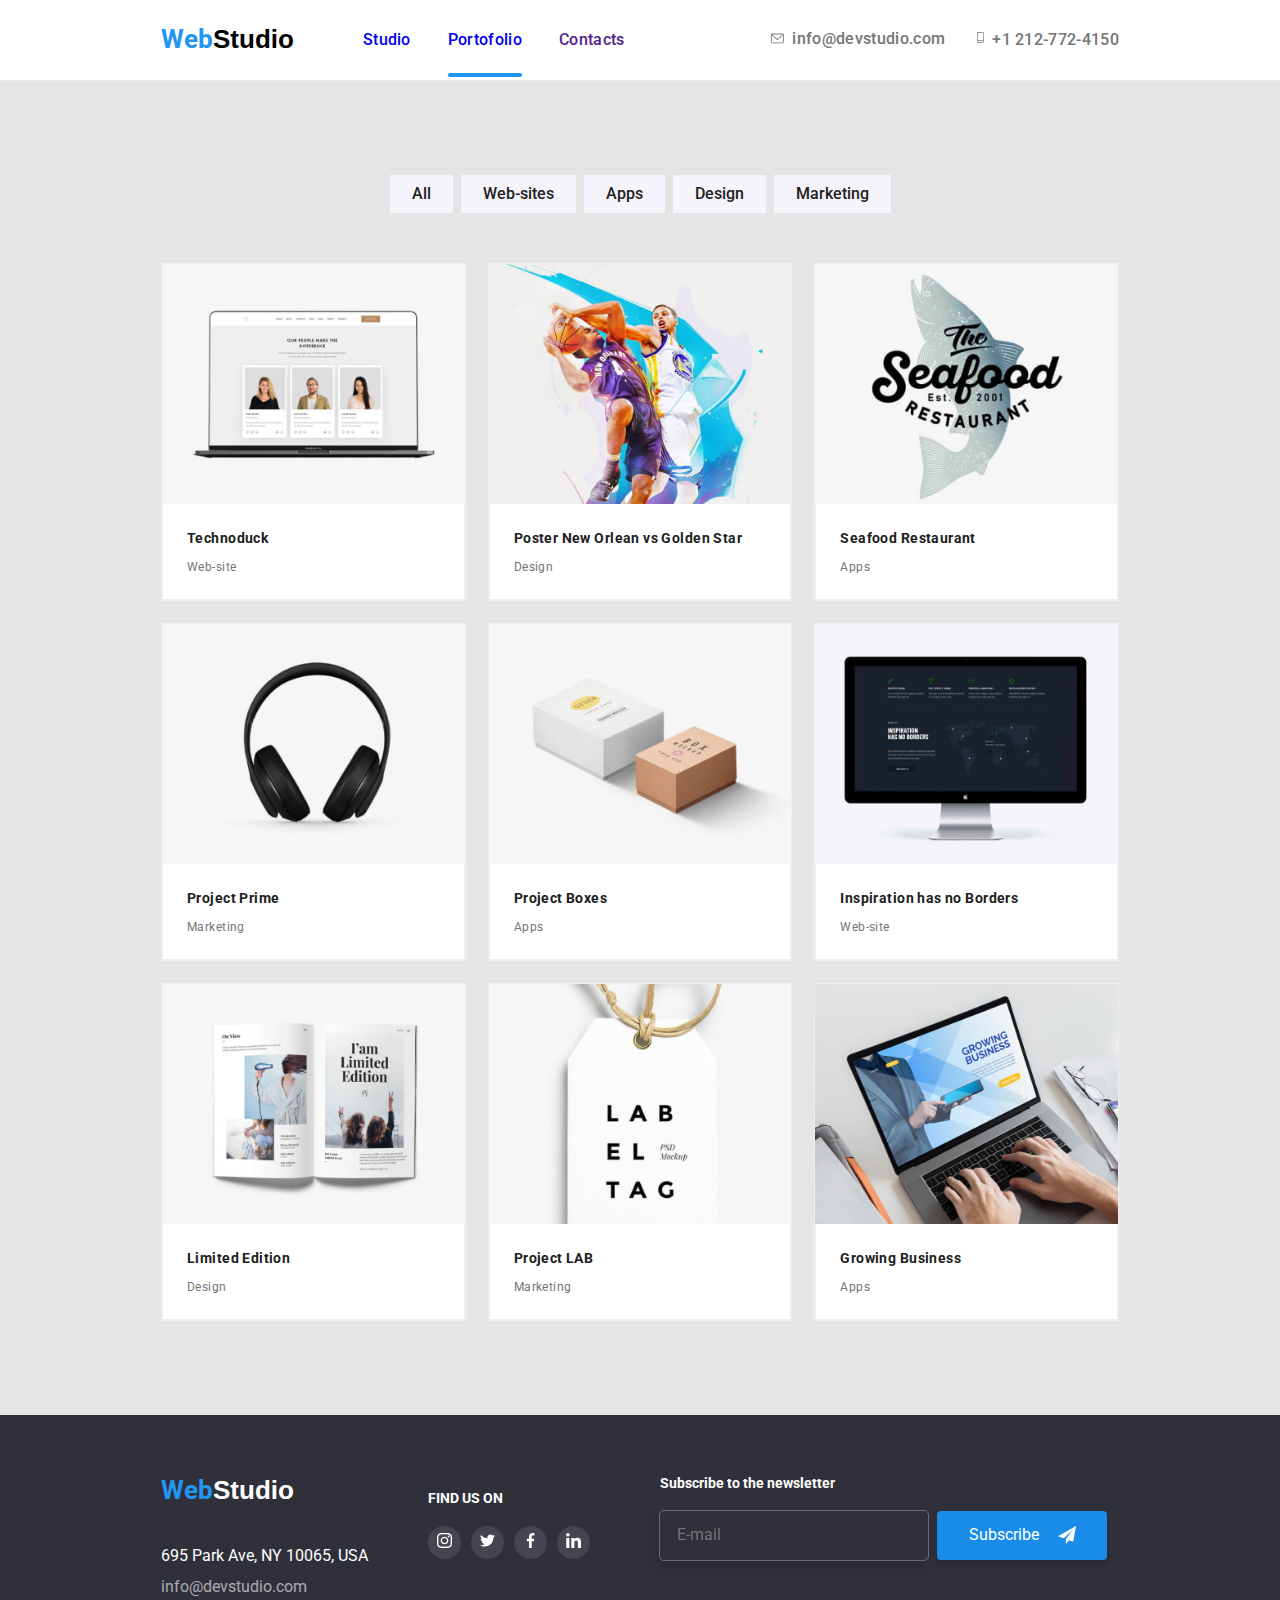
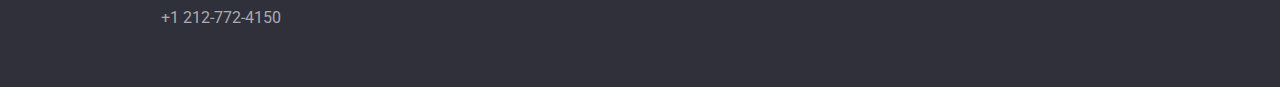
==== portfolio.html @ 1af98caf "initial commit" ====
<!DOCTYPE html>
<html lang="en">

<head>
  <meta charset="UTF-8" />
  <meta http-equiv="X-UA-Compatible" content="IE=edge" />
  <meta name="viewport" content="width=device-width, initial-scale=1.0" />
  <title>Portofolio</title>
  <link rel="stylesheet" href="node_modules/modern-normalize/modern-normalize.css" />
  <link rel="preconnect" href="https://fonts.googleapis.com" />
  <link rel="preconnect" href="https://fonts.gstatic.com" crossorigin />
  <link href="https://fonts.googleapis.com/css2?family=Roboto:wght@400;500;700;900&display=swap" rel="stylesheet" />
  <link rel="stylesheet" href="./css/style.css" />
</head>

<body>
  <header class="page-header">
    <div class="container">
      <a href="./index.html" class="logo-anchor undecorate-text"><span>Web</span>Studio</a>
      <nav>
        <ul class="nav-links unstyle-list">
          <li class="nav-links-item">
            <a href="./index.html" class="undecorate-text">Studio</a>
          </li>
          <li class="nav-links-item">
            <a href="./portfolio.html" class="undecorate-text current-page-indicator">Portofolio</a>
          </li>
          <li class="nav-links-item">
            <a href="" class="undecorate-text">Contacts</a>
          </li>
        </ul>
      </nav>
      <ul class="header-contact unstyle-list">
        <li>
          <a href="mailto:info@devstudio.com" class="mail undecorate-text">
            <svg class="header-icons" width="16px" height="12px">
              <use href="./images/icons.svg#icon-envelope-hover"></use>
            </svg>info@devstudio.com</a>
        </li>
        <li>
          <a href="tel:+12127724150" class="phone undecorate-text">
            <svg class="header-icons" width="10px" height="16px">
              <use href="./images/icons.svg#icon-smartphone"></use>
            </svg>+1 212-772-4150</a>
        </li>
      </ul>
    </div>
  </header>
  <main class="portofolio-page section side-padding">
    <div class="container">
      <!-- create filter section -->
      <ul class="filter unstyle-list">
        <li><button type="button" class="filter-item">All</button></li>
        <li><button type="button" class="filter-item">Web-sites</button></li>
        <li><button type="button" class="filter-item">Apps</button></li>
        <li><button type="button" class="filter-item">Design</button></li>
        <li><button type="button" class="filter-item">Marketing</button></li>
      </ul>
      <!-- create portofolio cards -->
      <ul class="portofolio unstyle-list">
        <li class="portofolio-card">
          <div class="portofolio-card-image">
            <img src="./images/portofoli-page/portofolio-img-1.jpg" width="370" alt="portofolio image" />
            <div class="overlay-container">
              <p>
                Technoduck is a state-of-the-art coronavirus distribution platform.
                Companies use this platform for digital espionage and attacks on competitors' secure servers.
              </p>
            </div>
          </div>
          <div class="card-text">
            <h3 class="portofolio-card-name">Technoduck</h3>
            <p class="portofolio-card-description">Web-site</p>
          </div>
        </li>
        <li class="portofolio-card">
          <div class="portofolio-card-image">
            <img src="./images/portofoli-page/portofolio-img-2.jpg" width="370" alt="portofolio image" />
            <div class="overlay-container">
              <p>
                Have you downloaded the new WagerTalk TV app? If not, what are you waiting for?! Watch all of our
                programming -
                Puck Time, WagerTalk Today, Bet On It and more - on all streaming platforms.
              </p>
            </div>
          </div>
          <div class="card-text">
            <h3 class="portofolio-card-name">
              Poster New Orlean vs Golden Star
            </h3>
            <p class="portofolio-card-description">Design</p>
          </div>
        </li>
        <li class="portofolio-card">
          <div class="portofolio-card-image">
            <img src="./images/portofoli-page/portofolio-img-3.jpg" width="370" alt="portofolio image" />
            <div class="overlay-container">
              <p>
                Experience the freshest seafood at our waterfront restaurant.
                Our menu features a variety of dishes made with sustainably sourced fish and shellfish, caught daily by
                local fishermen.
              </p>
            </div>
          </div>
          <div class="card-text">
            <h3 class="portofolio-card-name">Seafood Restaurant</h3>
            <p class="portofolio-card-description">Apps</p>
          </div>
        </li>
        <li class="portofolio-card">
          <div class="portofolio-card-image">
            <img src="./images/portofoli-page/portofolio-img-4.jpg" width="370" alt="portofolio image" />
            <div class="overlay-container">
              <p>
                Introducing Project Prime, a cutting-edge program designed to bring the latest in
                technology and innovation to businesses of all sizes. From AI and machine learning to 5G networks and
                cloud computing.
              </p>
            </div>
          </div>
          <div class="card-text">
            <h3 class="portofolio-card-name">Project Prime</h3>
            <p class="portofolio-card-description">Marketing</p>
          </div>
        </li>
        <li class="portofolio-card">
          <div class="portofolio-card-image">
            <img src="./images/portofoli-page/portofolio-img-5.jpg" width="370" alt="portofolio image" />
            <div class="overlay-container">
              <p>
                Project Boxes is your one-stop-shop for all your packaging needs. We offer a wide range of
                customizable boxes in different sizes, materials and styles, for all types of products.
              </p>
            </div>
          </div>
          <div class="card-text">
            <h3 class="portofolio-card-name">Project Boxes</h3>
            <p class="portofolio-card-description">Apps</p>
          </div>
        </li>
        <li class="portofolio-card">
          <div class="portofolio-card-image">
            <img src="./images/portofoli-page/portofolio-img-6.jpg" width="370" alt="portofolio image" />
            <div class="overlay-container">
              <p>
                Through workshops, mentorship programs, and cultural exchange, our goal is to foster
                an inclusive and multicultural community that encourages innovation and collaboration.
              </p>
            </div>
          </div>
          <div class="card-text">
            <h3 class="portofolio-card-name">Inspiration has no Borders</h3>
            <p class="portofolio-card-description">Web-site</p>
          </div>
        </li>
        <li class="portofolio-card">
          <div class="portofolio-card-image">
            <img src="./images/portofoli-page/portofolio-img-7.jpg" width="370" alt="portofolio image" />
            <div class="overlay-container">
              <p>
                These items are made in small quantities and will not be restocked once they're sold out.
                Don't miss your chance to own a piece of history and add some unique flair to your collection.
              </p>
            </div>
          </div>
          <div class="card-text">
            <h3 class="portofolio-card-name">Limited Edition</h3>
            <p class="portofolio-card-description">Design</p>
          </div>
        </li>
        <li class="portofolio-card">
          <div class="portofolio-card-image">
            <img src="./images/portofoli-page/portofolio-img-8.jpg" width="370" alt="portofolio image" />
            <div class="overlay-container">
              <p>
                From developing new materials to exploring new frontiers in AI,
                our goal is to create breakthroughs that will change the world.
              </p>
            </div>
          </div>
          <div class="card-text">
            <h3 class="portofolio-card-name">Project LAB</h3>
            <p class="portofolio-card-description">Marketing</p>
          </div>
        </li>
        <li class="portofolio-card">
          <div class="portofolio-card-image">
            <img src="./images/portofoli-page/portofolio-img-9.jpg" width="370" alt="portofolio image" />
            <div class="overlay-container">
              <p>
                We offer a wide range of services including business planning, marketing strategies,
                financial management, and mentorship.
              </p>
            </div>
          </div>
          <div class="card-text">
            <h3 class="portofolio-card-name">Growing Business</h3>
            <p class="portofolio-card-description">Apps</p>
          </div>
        </li>
      </ul>
    </div>
  </main>
  <!-- creating footer -->
  <footer class="page-footer side-padding">
    <div class="container">
      <div class="footer-address">
        <a href="./index.html" class="logo-anchor undecorate-text footer-logo"><span>Web</span>Studio</a>
        <address class="footer-address">
          695 Park Ave, NY 10065, USA <br />
          <a href="mailto:info@devstudio.com" class="footer-mail undecorate-text">info@devstudio.com</a>
          <a href="tel:+12127724150" class="footer-phone undecorate-text">+1 212-772-4150</a>
        </address>
      </div>
      <div class="footer-social-icons">
        <h4>Find us on</h4>
        <ul class="social-media unstyle-list">
          <li class="social-media-item">
            <a href="#" target="_blank">
              <svg class="social-icons" width="15px" height="15px">
                <use href="./images/icons.svg#icon-instagram-2"></use>
              </svg>
            </a>
          </li>
          <li class="social-media-item">
            <a href="#" target="_blank">
              <svg class="social-icons" width="15px" height="15px">
                <use href="./images/icons.svg#icon-twitter-1"></use>
              </svg>
            </a>
          </li>
          <li class="social-media-item">
            <a href="#" target="_blank">
              <svg class="social-icons" width="15px" height="15px">
                <use href="./images/icons.svg#icon-facebook-1"></use>
              </svg>
            </a>
          </li>
          <li class="social-media-item">
            <a href="#" target="_blank">
              <svg class="social-icons" width="15px" height="15px">
                <use href="./images/icons.svg#icon-linkedin-1"></use>
              </svg>
            </a>
          </li>
        </ul>
      </div>
      <div class="footer-form">
        <h4 class="footer-form-title">Subscribe to the newsletter</h4>
        <form action="">
          <label class="email-label">
            <input type="email" name="footer-email" placeholder="E-mail">
            <button type="submit" class="footer-submit-form">Subscribe
              <svg class="footer-send-icon">
                <use href="./images/icons.svg#icon-icon-send"></use>
              </svg>
            </button>
          </label>
        </form>
      </div>
    </div>
  </footer>
</body>

</html>
---- css/style.css ----
:root {
    --logo-and-hover-color: #2196F3;
    --button-color: #188CE8;
    --white-color: #ffffff;
    --links-color: #212121;
    --text-color: #757575;
    --hero-bg: #2F303A;
    --what-we-do-bg: #E5E5E5;
    --our-team-bg: #F5F4FA;
    --social-media-bottons: #AFB1B8;
    /* transitions */
    --transition-timing: cubic-bezier(0.4, 0, 0.2, 1);
    --transition-duration: 250ms;
}

*,
::after,
::before {
    margin: 0;
    padding: 0;
    box-sizing: border-box;
    font-family: 'Roboto', sans-serif;
}

main {
    font-size: 14px;
    color: var(--text-color);
    letter-spacing: 0.03em;
    line-height: 1.14;
}

.container {
    max-width: 1200px;
    margin: 0 auto;
    display: flex;
}

.section {
    padding: 94px 0;
}

a,
button,
input,
svg,
textarea {
    transition-property: color, background-color, border, fill, outline, box-shadow;
    transition-timing-function: var(--transition-timing);
    transition-duration: var(--transition-duration);
}

.side-padding {
    padding-left: 161px;
    padding-right: 161px;
}

/* header style */
.page-header {
    background-color: var(--white-color);
    padding: 24px 161px 25px 161px;
    /* am calculat dimensiunile ca sa corespunda pt width de 1200px 
    in loc de 1600 cat este in figma */
    border-bottom: 1px solid #ECECEC;
}

.page-header .container {
    align-items: center;
}

.logo-anchor {
    font-family: 'Raleway', sans-serif;
    font-size: 26px;
    line-height: 1.19;
    color: #000000;
    font-weight: 700;
    margin-right: 69px;
}

.logo-anchor span {
    color: var(--logo-and-hover-color);
}

.nav-links {
    letter-spacing: 0.02em;
    color: var(--links-color);
    font-weight: 500;
    display: flex;
    gap: 37px;
}

.header-contact {
    margin-left: auto;
    display: flex;
    gap: 30px;
}

.mail,
.phone {
    letter-spacing: 0.02em;
    color: var(--links-color);
    font-weight: 500;
    color: var(--text-color);
}

.header-icons {
    fill: currentColor;
    margin-right: 7px;
}

.logo-anchor:hover,
.logo-anchor:focus {
    color: var(--logo-and-hover-color);
}

.nav-links a:hover,
.nav-links a:focus {
    color: var(--logo-and-hover-color);
}

.mail:hover,
.mail:focus {
    color: var(--logo-and-hover-color);
}

.phone:hover,
.phone:focus {
    color: var(--logo-and-hover-color);
}

.undecorate-text {
    text-decoration: none;
}

.unstyle-list {
    list-style-type: none;
}

.nav-links-item {
    position: relative;
}

.current-page-indicator::after {
    content: "";
    width: 100%;
    height: 4px;
    border-radius: 2px;
    position: absolute;
    left: 0;
    bottom: -28px;
    background-color: var(--logo-and-hover-color);
}

/*  ---- style for modal ---- */

.backdrop {
    position: fixed;
    height: 100vh;
    width: 100vw;
    background: rgba(0, 0, 0, 0.2);
    z-index: 99;
    display: flex;
    align-items: center;
    justify-content: center;
    transition: opacity var(--transition-duration) var(--transition-timing),
        transform 750ms var(--transition-timing);
}

.modal {
    width: 400px;
    height: 450px;
    background-color: var(--white-color);
    position: relative;
    box-shadow: 0px 1px 3px rgba(0, 0, 0, 0.12), 0px 1px 1px rgba(0, 0, 0, 0.14), 0px 2px 1px rgba(0, 0, 0, 0.2);
    border-radius: 4px;
}

.modal p {
    padding: 50px;
}

.is-hidden {
    visibility: hidden;
    opacity: 0;
    pointer-events: none;
    transform: scale(0.1);

}

.close-btn {
    color: #000000;
}

.close-btn-container {
    color: inherit;
    width: 30px;
    height: 30px;
    border: 1px solid rgba(0, 0, 0, 0.1);
    border-radius: 50%;
    padding: 9px;
    display: flex;
    align-items: center;
    justify-content: center;
    position: absolute;
    right: 8px;
    top: 8px;
}

.close-btn-icon {
    fill: currentColor;
}

.close-btn:hover,
.close-btn:focus {
    color: var(--logo-and-hover-color);
}

.modal-form {
    padding: 30px;
    display: flex;
    flex-direction: column;
}

.modal-form h3 {
    text-align: center;
    font-size: 15px;
    line-height: 23px;
    font-weight: 700;
    color: var(--links-color);
}

.modal-form-icon {
    width: 12px;
    height: 12px;
    position: absolute;
    top: 55%;
    left: 10px;
    fill: currentColor;
}

.modal-form-label:hover .modal-form-icon,
.modal-form-label:focus .modal-form-icon {
    fill: var(--logo-and-hover-color);
}

label:focus-within svg {
    fill: var(--logo-and-hover-color);
}

.modal-form-label {
    display: flex;
    flex-direction: column;
    color: var(--text-color);
    gap: 4px;
    position: relative;
    flex-basis: 100%;
    font-size: 10px;
    margin-top: 10px;
}

.modal-form-label input {
    height: 30px;
    border: 1px solid rgba(33, 33, 33, 0.2);
    border-radius: 4px;
    padding-left: 26px;
    box-shadow: 0px 1px 3px rgba(0, 0, 0, 0.12),
        0px 1px 1px rgba(0, 0, 0, 0.14),
        0px 2px 1px rgba(0, 0, 0, 0.2);
}

.modal-form-label input:hover,
.modal-form-label input:focus {
    border: none;
    outline: 1px solid var(--logo-and-hover-color);
}

.modal-form-label textarea:hover,
.modal-form-label textarea:focus {
    outline: 1px solid var(--logo-and-hover-color);
}

.modal-form-label textarea {
    width: 100%;
    height: 90px;
    resize: none;
    border: 1px solid rgba(33, 33, 33, 0.2);
    border-radius: 4px;
    font-size: 11px;
    padding: 9px 10px;
    box-shadow: 0px 1px 3px rgba(0, 0, 0, 0.12),
    0px 1px 1px rgba(0, 0, 0, 0.14),
    0px 2px 1px rgba(0, 0, 0, 0.2);
}

.modal-form-label textarea::placeholder {
    font-size: 11px;
    color: rgba(117, 117, 117, 0.5);
}


.checkbox-label {
    flex-direction: row;
    align-items: center;
    justify-content: center;
}

.terms-span {
    color: var(--logo-and-hover-color);
    text-decoration: underline;
}

.terms-span:hover,
.checkbox-replacer:hover {
    cursor: pointer;
}

.checkbox-replacer {
    width: 16px;
    height: 15px;
    border: 2px solid var(--links-color);
    border-radius: 2px;
    background-color: var(--white-color);
}

input[type="checkbox"] {
    display: none;
}

input[type="checkbox"]:checked+.checkbox-replacer {
    border-color: #2196F3;
    background-color: #2196F3;
}

.checkbox-replacer-icon {
    width: 11px;
    height: 8px;
    opacity: 0;
    transition: opacity var(--transition-duration) var(--transition-timing);
}

input[type="checkbox"]:checked+.checkbox-replacer .checkbox-replacer-icon {
    opacity: 1;
}

.modal-form button {
    background-color: var(--button-color);
    box-shadow: 0px 4px 4px rgba(0, 0, 0, 0.15);
    border-radius: 4px;
    font-size: 12px;
    padding: 8px 50px;
    margin-top: 18px;
    border: 1px solid var(--button-color);
    width: fit-content;
    align-self: center;
    color: var(--white-color);
}

.modal-form button:hover,
.modal-form button:focus {
    cursor: pointer;
    background-color: var(--logo-and-hover-color)
}

/* ---- hero style ----- */

.hero-section {
    background-color: var(--hero-bg);
    padding: 200px 0;
    text-align: center;
    background-image: url("../images/hero-img-bg.jpg");
}

.hero-section .container {
    flex-direction: column;
    align-items: center;
    gap: 30px;
}

.hero-title {
    color: var(--white-color);
    font-size: 44px;
    line-height: 1.36;
    letter-spacing: 0.06em;
    font-weight: 900;
}

.hero-button {
    background-color: var(--button-color);
    color: var(--white-color);
    font-size: 16px;
    line-height: 1.87;
    letter-spacing: 0.06em;
    padding: 10px 20px;
    width: fit-content;
    border: 1px solid var(--button-color);
    border-radius: 4px;
    box-shadow: 0px 4px 4px rgba(0, 0, 0, 0.15);
}

.hero-button:hover,
.hero-button:focus {
    cursor: pointer;
    background-color: var(--logo-and-hover-color);
}

/* ----- our characteristics style ------- */

.characteristics,
.what-we-do {
    background-color: var(--what-we-do-bg);
}

.characteristics ul {
    display: flex;
    justify-content: space-between;
}

.description-card {
    width: 23%;
}

.description-image {
    display: flex;
    height: 120px;
    margin-bottom: 30px;
    background-color: var(--our-team-bg);
    justify-content: center;
    align-items: center;
}

.description-title {
    font-weight: 700;
    color: var(--links-color);
}

.description-text {
    line-height: 1.71;
    margin-top: 10px;
}

/* ----- what we do style ------- */

.section-title {
    font-weight: 700;
    font-size: 36px;
    line-height: 1.16;
    margin: auto;
    color: var(--links-color);
}

.what-we-do .container {
    flex-direction: column;
    align-items: center;
    gap: 50px;
}

.presentation-image {
    display: flex;
    gap: 25px;
}

.what-we-do-image {
    width: 295px;
}

.what-we-do-card {
    position: relative;
}

.what-we-do-text {
    text-transform: uppercase;
    font-weight: 700;
    color: var(--white-color);
    background: rgba(47, 48, 58, 0.8);
    width: 100%;
    height: 55px;
    display: flex;
    align-items: center;
    justify-content: center;
    position: absolute;
    bottom: 2px;
}

/* ------ our team section style ------ */

.team-members {
    background-color: var(--our-team-bg);
}

.team-members .container {
    flex-direction: column;
    gap: 50px;
    align-items: center;
}

.team-card {
    background-color: var(--white-color);
    text-align: center;
    box-shadow: 0px 1px 3px rgba(0, 0, 0, 0.12),
        0px 1px 1px rgba(0, 0, 0, 0.14),
        0px 2px 1px rgba(0, 0, 0, 0.2);
    border-radius: 0px 0px 4px 4px;
}

.our-team {
    display: flex;
    gap: 23px;
}

.team-person-image {
    width: 215px;
    margin-bottom: 30px;
}

.person-name {
    font-weight: 500;
    font-size: 16px;
    line-height: 1.18;
    color: var(--links-color);
    margin-bottom: 10px;
}

.person-job {
    font-size: 16px;
    line-height: 1.18;
    padding-bottom: 16px;
}

.social-media {
    display: flex;
    align-items: center;
    justify-content: space-evenly;
    padding-bottom: 30px;
}

.social-media-item {
    width: 33px;
    height: 33px;
    border-radius: 50%;
    display: flex;
    align-items: center;
    justify-content: center;
    color: var(--social-media-bottons);
}

.social-media-item:hover,
.social-media-item:focus {
    background-color: var(--logo-and-hover-color);
    color: var(--white-color);
}

.social-media-item a {
    color: currentColor;
    padding: 9;
}

.social-icons {
    fill: currentColor;
}

/* --- Regular Customers section --- */

.regular-customers .container {
    display: flex;
    flex-direction: column;
    align-items: center;
}

.regular-customors-icons {
    display: flex;
    width: 100%;
    justify-content: space-between;
    padding-top: 50px;
}

.customor-icon-container {
    border: 1px solid var(--social-media-bottons);
    border-radius: 4px;
    height: 75px;
    width: 15%;
    display: flex;
    align-items: center;
    justify-content: center;
    color: var(--social-media-bottons);
}

.customor-icon-container:hover,
.customor-icon-container:active {
    color: var(--logo-and-hover-color);
    border: 1px solid var(--logo-and-hover-color);
}

.customor-icon-container a {
    color: currentColor;
}

.customor-icon {
    fill: currentColor;
}

/* ----- footer style ------ */

.page-footer {
    background-color: var(--hero-bg);
    padding-top: 60px;
    padding-bottom: 60px;
}

.page-footer .container {
    gap: 60px;
}

.footer-social-icons {
    padding-top: 15px;
}

.footer-social-icons .social-media-item {
    background: rgba(255, 255, 255, 0.1);
    margin-right: 10px;
}

.footer-social-icons .social-media-item:hover,
.footer-social-icons .social-media-item:focus {
    background-color: var(--logo-and-hover-color);
}

.footer-social-icons .social-icons {
    fill: var(--white-color);
}

.footer-social-icons h4 {
    color: var(--white-color);
    font-weight: 700;
    line-height: 16.41px;
    font-size: 14px;
    text-transform: uppercase;
    padding-bottom: 20px;
}

.footer-address {
    color: var(--white-color);
    font-style: normal;
    display: flex;
    flex-direction: column;
    gap: 12px;
}

.footer-mail,
.footer-phone {
    color: rgba(255, 255, 255, 0.6);
}

.footer-logo {
    color: var(--white-color);
    margin-bottom: 28px;
}

.footer-mail:hover,
.footer-mail:focus,
.footer-phone:hover,
.footer-phone:focus {
    color: var(--logo-and-hover-color);
}

.footer-form {
    flex-grow: 1;
}

.footer-form h4 {
    font-size: 14px;
    color: var(--white-color);
}

.footer-submit-form {
    color: var(--white-color);
    font-size: 16px;
    line-height: 1.87;
    background-color: var(--button-color);
    box-shadow: 0px 4px 4px rgba(0, 0, 0, 0.15);
    border: 1px solid transparent;
    border-radius: 4px;
    min-width: 170px;
    min-height: 38px;
    display: flex;
    align-items: center;
    justify-content: center;
}

.email-label {
    display: inline-flex;
    gap: 9px;
    margin-top: 20px;
}

.email-label input {
    min-width: 268px;
    outline: 1px solid rgba(255, 255, 255, 0.3);
    filter: drop-shadow(0px 4px 4px rgba(0, 0, 0, 0.15));
    border-radius: 4px;
    border-color: transparent;
    background-color: var(--hero-bg);
    color: var(--white-color);
    padding: 15px;
}

.email-label input::placeholder {
    font-size: 16px;
}

.email-label input:hover,
.email-label input:focus {
    border-color: var(--button-color);
}

.footer-submit-form:hover,
.footer-submit-form:focus {
    background-color: var(--logo-and-hover-color);
    cursor: pointer;
}

.footer-send-icon {
    height: 18px;
    width: 18px;
    fill: currentColor;
    margin-left: 19px;
}


/*    ------- portofolio style --------- */
/* styling filter buttons */

.portofolio-page {
    background: var(--what-we-do-bg);
}

.portofolio-page .container {
    flex-direction: column;
    gap: 50px;
}

.filter {
    display: flex;
    gap: 8px;
    margin: auto;
}

.filter-item {
    color: var(--links-color);
    font-weight: 500;
    font-size: 16px;
    line-height: 1.62;
    background-color: #F5F4FA;
    border: none;
    padding: 6px 22px;
}

.filter-item:hover,
.filter-item:focus {
    background-color: var(--logo-and-hover-color);
    color: var(--white-color);
    cursor: pointer;
}

/* cards style */

.portofolio {
    display: flex;
    flex-wrap: wrap;
    gap: 22px;
}

.portofolio-card {
    background-color: var(--white-color);
    border: 1px solid #EEEEEE;
    flex: 1 0 280px;
}

.portofolio-card:hover,
.portofolio-card:focus {
    box-shadow: 0px 1px 1px rgba(0, 0, 0, 0.12),
        0px 4px 4px rgba(0, 0, 0, 0.06),
        1px 4px 6px rgba(0, 0, 0, 0.16);
}

.portofolio-card-image {
    width: 100%;
    position: relative;
    overflow: hidden;
}

.portofolio-card-image img {
    width: 100%;
    vertical-align: bottom;
}

.overlay-container {
    width: 100%;
    height: 100%;
    position: absolute;
    bottom: 0;
    background-color: var(--logo-and-hover-color);
    transform: translateY(100%);
    transition: transform var(--transition-duration) var(--transition-timing);
    background: rgba(33, 150, 243, 0.9)
}

.overlay-container p {
    color: var(--white-color);
    padding: 55px 20px;
}

.portofolio-card:hover .overlay-container {
    transform: translateY(0);
}

.card-text {
    border: 1px solid #EEEEEE;
    border-top: none;
    padding: 20px 24px;
}

.portofolio-card-name {
    color: var(--links-color);
    font-weight: 700;
    font-size: 14px;
    line-height: 2;
    margin-bottom: 4px;
}

.portofolio-card-description {
    font-size: 12px;
    line-height: 1.87;
}

@media screen and (max-width: 600px) {
    main {
        font-size: 12px;
        letter-spacing: 0.02em;
        line-height: 1;
    }

    .section {
        padding: 50px 0;
    }


    .side-padding {
        padding-left: 20px;
        padding-right: 20px;
    }

    .page-header {
        padding: 10px 20px 10px 20px;
    }

    .page-header .container {
        flex-direction: column;
        gap: 10px;
    }

    .logo-anchor {
        font-size: 20px;
    }

    .current-page-indicator::after {
        bottom: -5px;
    }

    .header-contact {
        flex-direction: column;
        margin: auto;
        padding: 20px;
        gap: 15px;
    }

    .hero-title {
        font-size: 28px;
        line-height: 1.2;
        letter-spacing: 0.04em;
    }

    .hero-button {
        font-size: 14px;
    }

    .modal {
        width: 80%;
        height: 60%;
    }

    .characteristics ul {
        flex-direction: column;
        gap: 22px;
    }

    .description-card {
        width: 90%;
        margin: auto;
    }

    .presentation-image {
        flex-direction: column;
    }

    .our-team {
        flex-wrap: wrap;
    }

    .team-card {
        margin: auto;
    }

    .regular-customers h2 {
        text-align: center;
    }

    .regular-customors-icons {
        flex-wrap: wrap;
    }

    .customor-icon-container {
        width: 30%;
        margin-bottom: 15px;
    }

    .page-footer .container {
        flex-direction: column;
        gap: 20px;
    }

    /* --- portofolio --- */

    .filter {
        flex-wrap: wrap;
    }
}
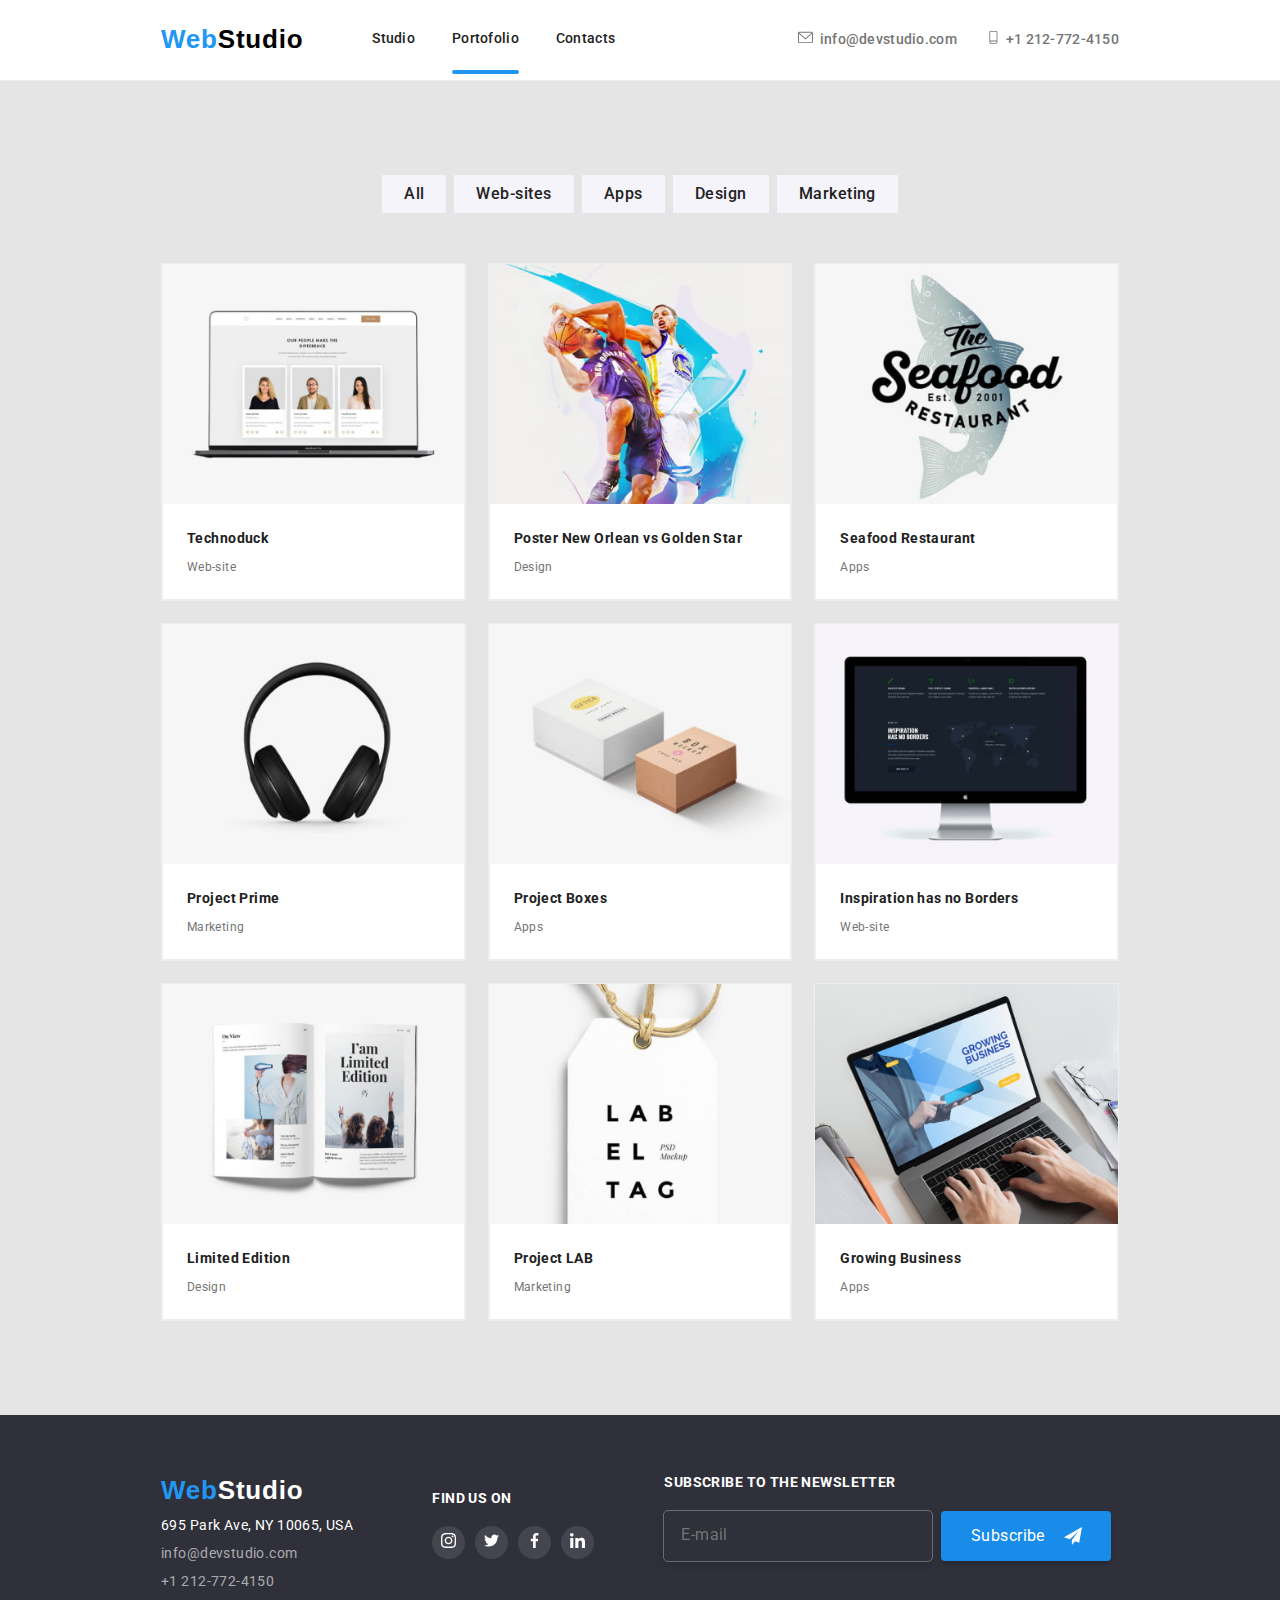
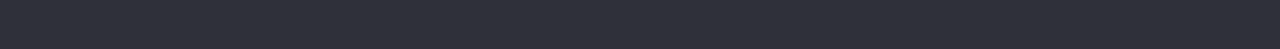
==== commit 70b1f415: "modify portofolio page" ====
--- a/portfolio.html
+++ b/portfolio.html
@@ -10,56 +10,58 @@
   <link rel="preconnect" href="https://fonts.googleapis.com" />
   <link rel="preconnect" href="https://fonts.gstatic.com" crossorigin />
   <link href="https://fonts.googleapis.com/css2?family=Roboto:wght@400;500;700;900&display=swap" rel="stylesheet" />
-  <link rel="stylesheet" href="./css/style.css" />
+  <!-- <link rel="stylesheet" href="./css/style.css" /> -->
+  <link rel="stylesheet" href="./sass/main.css">
 </head>
 
 <body>
   <header class="page-header">
     <div class="container">
-      <a href="./index.html" class="logo-anchor undecorate-text"><span>Web</span>Studio</a>
-      <nav>
-        <ul class="nav-links unstyle-list">
-          <li class="nav-links-item">
-            <a href="./index.html" class="undecorate-text">Studio</a>
-          </li>
-          <li class="nav-links-item">
-            <a href="./portfolio.html" class="undecorate-text current-page-indicator">Portofolio</a>
-          </li>
-          <li class="nav-links-item">
-            <a href="" class="undecorate-text">Contacts</a>
+      <a href="./index.html" class="logo"><span class="logo__decorate-text">Web</span>Studio</a>
+
+      <nav class="header-nav">
+        <ul class="header-nav__links">
+          <li>
+            <a href="./index.html" class="header-nav__links-item">Studio</a>
+          </li>
+          <li>
+            <a href="./portfolio.html" class="header-nav__links-item  current-page-indicator">Portofolio</a>
+          </li>
+          <li>
+            <a href="" class="header-nav__links-item">Contacts</a>
           </li>
         </ul>
       </nav>
-      <ul class="header-contact unstyle-list">
+      <ul class="header-contact">
         <li>
-          <a href="mailto:info@devstudio.com" class="mail undecorate-text">
-            <svg class="header-icons" width="16px" height="12px">
+          <a href="mailto:info@devstudio.com" class="header-contact__mail">
+            <svg class="header-contact__icons" width="16px" height="14px">
               <use href="./images/icons.svg#icon-envelope-hover"></use>
             </svg>info@devstudio.com</a>
         </li>
         <li>
-          <a href="tel:+12127724150" class="phone undecorate-text">
-            <svg class="header-icons" width="10px" height="16px">
+          <a href="tel:+12127724150" class="header-contact__phone">
+            <svg class="header-contact__icons" width="12px" height="14px">
               <use href="./images/icons.svg#icon-smartphone"></use>
             </svg>+1 212-772-4150</a>
         </li>
       </ul>
     </div>
   </header>
-  <main class="portofolio-page section side-padding">
+  <main class="portofolio-page section">
     <div class="container">
       <!-- create filter section -->
-      <ul class="filter unstyle-list">
-        <li><button type="button" class="filter-item">All</button></li>
-        <li><button type="button" class="filter-item">Web-sites</button></li>
-        <li><button type="button" class="filter-item">Apps</button></li>
-        <li><button type="button" class="filter-item">Design</button></li>
-        <li><button type="button" class="filter-item">Marketing</button></li>
+      <ul class="filter">
+        <li><button type="button" class="filter__item">All</button></li>
+        <li><button type="button" class="filter__item">Web-sites</button></li>
+        <li><button type="button" class="filter__item">Apps</button></li>
+        <li><button type="button" class="filter__item">Design</button></li>
+        <li><button type="button" class="filter__item">Marketing</button></li>
       </ul>
       <!-- create portofolio cards -->
-      <ul class="portofolio unstyle-list">
-        <li class="portofolio-card">
-          <div class="portofolio-card-image">
+      <ul class="portofolio grid--col-3">
+        <li class="portofolio__card grid__item">
+          <div class="portofolio__card-image">
             <img src="./images/portofoli-page/portofolio-img-1.jpg" width="370" alt="portofolio image" />
             <div class="overlay-container">
               <p>
@@ -69,12 +71,12 @@
             </div>
           </div>
           <div class="card-text">
-            <h3 class="portofolio-card-name">Technoduck</h3>
-            <p class="portofolio-card-description">Web-site</p>
-          </div>
-        </li>
-        <li class="portofolio-card">
-          <div class="portofolio-card-image">
+            <h3 class="card-text__name">Technoduck</h3>
+            <p class="card-text__description">Web-site</p>
+          </div>
+        </li>
+        <li class="portofolio__card grid__item">
+          <div class="portofolio__card-image">
             <img src="./images/portofoli-page/portofolio-img-2.jpg" width="370" alt="portofolio image" />
             <div class="overlay-container">
               <p>
@@ -85,14 +87,14 @@
             </div>
           </div>
           <div class="card-text">
-            <h3 class="portofolio-card-name">
+            <h3 class="card-text__name">
               Poster New Orlean vs Golden Star
             </h3>
-            <p class="portofolio-card-description">Design</p>
-          </div>
-        </li>
-        <li class="portofolio-card">
-          <div class="portofolio-card-image">
+            <p class="card-text__description">Design</p>
+          </div>
+        </li>
+        <li class="portofolio__card grid__item">
+          <div class="portofolio__card-image">
             <img src="./images/portofoli-page/portofolio-img-3.jpg" width="370" alt="portofolio image" />
             <div class="overlay-container">
               <p>
@@ -103,12 +105,12 @@
             </div>
           </div>
           <div class="card-text">
-            <h3 class="portofolio-card-name">Seafood Restaurant</h3>
-            <p class="portofolio-card-description">Apps</p>
-          </div>
-        </li>
-        <li class="portofolio-card">
-          <div class="portofolio-card-image">
+            <h3 class="card-text__name">Seafood Restaurant</h3>
+            <p class="card-text__description">Apps</p>
+          </div>
+        </li>
+        <li class="portofolio__card grid__item">
+          <div class="portofolio__card-image">
             <img src="./images/portofoli-page/portofolio-img-4.jpg" width="370" alt="portofolio image" />
             <div class="overlay-container">
               <p>
@@ -119,12 +121,12 @@
             </div>
           </div>
           <div class="card-text">
-            <h3 class="portofolio-card-name">Project Prime</h3>
-            <p class="portofolio-card-description">Marketing</p>
-          </div>
-        </li>
-        <li class="portofolio-card">
-          <div class="portofolio-card-image">
+            <h3 class="card-text__name">Project Prime</h3>
+            <p class="card-text__description">Marketing</p>
+          </div>
+        </li>
+        <li class="portofolio__card grid__item">
+          <div class="portofolio__card-image">
             <img src="./images/portofoli-page/portofolio-img-5.jpg" width="370" alt="portofolio image" />
             <div class="overlay-container">
               <p>
@@ -134,12 +136,12 @@
             </div>
           </div>
           <div class="card-text">
-            <h3 class="portofolio-card-name">Project Boxes</h3>
-            <p class="portofolio-card-description">Apps</p>
-          </div>
-        </li>
-        <li class="portofolio-card">
-          <div class="portofolio-card-image">
+            <h3 class="card-text__name">Project Boxes</h3>
+            <p class="card-text__description">Apps</p>
+          </div>
+        </li>
+        <li class="portofolio__card grid__item">
+          <div class="portofolio__card-image">
             <img src="./images/portofoli-page/portofolio-img-6.jpg" width="370" alt="portofolio image" />
             <div class="overlay-container">
               <p>
@@ -149,12 +151,12 @@
             </div>
           </div>
           <div class="card-text">
-            <h3 class="portofolio-card-name">Inspiration has no Borders</h3>
-            <p class="portofolio-card-description">Web-site</p>
-          </div>
-        </li>
-        <li class="portofolio-card">
-          <div class="portofolio-card-image">
+            <h3 class="card-text__name">Inspiration has no Borders</h3>
+            <p class="card-text__description">Web-site</p>
+          </div>
+        </li>
+        <li class="portofolio__card grid__item">
+          <div class="portofolio__card-image">
             <img src="./images/portofoli-page/portofolio-img-7.jpg" width="370" alt="portofolio image" />
             <div class="overlay-container">
               <p>
@@ -164,12 +166,12 @@
             </div>
           </div>
           <div class="card-text">
-            <h3 class="portofolio-card-name">Limited Edition</h3>
-            <p class="portofolio-card-description">Design</p>
-          </div>
-        </li>
-        <li class="portofolio-card">
-          <div class="portofolio-card-image">
+            <h3 class="card-text__name">Limited Edition</h3>
+            <p class="card-text__description">Design</p>
+          </div>
+        </li>
+        <li class="portofolio__card grid__item">
+          <div class="portofolio__card-image">
             <img src="./images/portofoli-page/portofolio-img-8.jpg" width="370" alt="portofolio image" />
             <div class="overlay-container">
               <p>
@@ -179,12 +181,12 @@
             </div>
           </div>
           <div class="card-text">
-            <h3 class="portofolio-card-name">Project LAB</h3>
-            <p class="portofolio-card-description">Marketing</p>
-          </div>
-        </li>
-        <li class="portofolio-card">
-          <div class="portofolio-card-image">
+            <h3 class="card-text__name">Project LAB</h3>
+            <p class="card-text__description">Marketing</p>
+          </div>
+        </li>
+        <li class="portofolio__card grid__item">
+          <div class="portofolio__card-image">
             <img src="./images/portofoli-page/portofolio-img-9.jpg" width="370" alt="portofolio image" />
             <div class="overlay-container">
               <p>
@@ -194,49 +196,49 @@
             </div>
           </div>
           <div class="card-text">
-            <h3 class="portofolio-card-name">Growing Business</h3>
-            <p class="portofolio-card-description">Apps</p>
+            <h3 class="card-text__name">Growing Business</h3>
+            <p class="card-text__description">Apps</p>
           </div>
         </li>
       </ul>
     </div>
   </main>
   <!-- creating footer -->
-  <footer class="page-footer side-padding">
+  <footer class="page-footer footer-padding">
     <div class="container">
-      <div class="footer-address">
-        <a href="./index.html" class="logo-anchor undecorate-text footer-logo"><span>Web</span>Studio</a>
-        <address class="footer-address">
+      <div class="page-footer__address">
+        <a href="./index.html" class="logo footer--logo"><span class="logo__decorate-text">Web</span>Studio</a>
+        <address class="page-footer__address">
           695 Park Ave, NY 10065, USA <br />
-          <a href="mailto:info@devstudio.com" class="footer-mail undecorate-text">info@devstudio.com</a>
-          <a href="tel:+12127724150" class="footer-phone undecorate-text">+1 212-772-4150</a>
+          <a href="mailto:info@devstudio.com" class="footer-address__mail">info@devstudio.com</a>
+          <a href="tel:+12127724150" class="footer-address_phone">+1 212-772-4150</a>
         </address>
       </div>
-      <div class="footer-social-icons">
+      <div class="page-footer__social-icons">
         <h4>Find us on</h4>
-        <ul class="social-media unstyle-list">
-          <li class="social-media-item">
+        <ul class="social-media footer--socia-media">
+          <li class="social-media__item">
             <a href="#" target="_blank">
               <svg class="social-icons" width="15px" height="15px">
                 <use href="./images/icons.svg#icon-instagram-2"></use>
               </svg>
             </a>
           </li>
-          <li class="social-media-item">
+          <li class="social-media__item">
             <a href="#" target="_blank">
               <svg class="social-icons" width="15px" height="15px">
                 <use href="./images/icons.svg#icon-twitter-1"></use>
               </svg>
             </a>
           </li>
-          <li class="social-media-item">
+          <li class="social-media__item">
             <a href="#" target="_blank">
               <svg class="social-icons" width="15px" height="15px">
                 <use href="./images/icons.svg#icon-facebook-1"></use>
               </svg>
             </a>
           </li>
-          <li class="social-media-item">
+          <li class="social-media__item">
             <a href="#" target="_blank">
               <svg class="social-icons" width="15px" height="15px">
                 <use href="./images/icons.svg#icon-linkedin-1"></use>
@@ -245,11 +247,11 @@
           </li>
         </ul>
       </div>
-      <div class="footer-form">
-        <h4 class="footer-form-title">Subscribe to the newsletter</h4>
+      <div class="page-footer__form">
+        <h4 class="page-footer__form-title">Subscribe to the newsletter</h4>
         <form action="">
           <label class="email-label">
-            <input type="email" name="footer-email" placeholder="E-mail">
+            <input type="email" name="footer-email" placeholder="E-mail" class="footer-form__input">
             <button type="submit" class="footer-submit-form">Subscribe
               <svg class="footer-send-icon">
                 <use href="./images/icons.svg#icon-icon-send"></use>
--- a/css/style.css
+++ b/css/style.css
@@ -183,7 +183,6 @@
     opacity: 0;
     pointer-events: none;
     transform: scale(0.1);
-
 }
 
 .close-btn {
--- a/sass/main.css
+++ b/sass/main.css
@@ -0,0 +1,791 @@
+:root {
+  --logo-and-hover-color: #2196F3;
+  --button-color: #188CE8;
+  --white-color: #ffffff;
+  --links-color: #212121;
+  --text-color: #757575;
+  --hero-bg: #2F303A;
+  --what-we-do-bg: #E5E5E5;
+  --our-team-bg: #F5F4FA;
+  --social-media-bottons: #AFB1B8;
+  /* transitions */
+  --transition-timing: cubic-bezier(0.4, 0, 0.2, 1);
+  --transition-duration: 250ms;
+}
+
+.logo, .logo__decorate-text {
+  font-family: "Raleway", sans-serif;
+  font-size: 26px;
+  line-height: 1.19;
+  color: #000000;
+  font-weight: 700;
+  margin-right: 69px;
+}
+.logo:hover, .logo__decorate-text:hover, .logo:focus, .logo__decorate-text:focus {
+  color: var(--logo-and-hover-color);
+}
+
+.logo__decorate-text {
+  color: var(--logo-and-hover-color);
+  margin-right: 0;
+}
+
+*,
+::after,
+::before {
+  margin: 0;
+  padding: 0;
+  box-sizing: border-box;
+  font-family: "Roboto", sans-serif;
+  font-size: 14px;
+  color: var(--text-color);
+  letter-spacing: 0.03em;
+  line-height: 1.14;
+}
+
+.container {
+  max-width: 1200px;
+  margin: 0 auto;
+  display: flex;
+}
+
+.section {
+  padding: 94px 161px;
+}
+
+.footer-padding {
+  padding: 60px 161px;
+}
+
+.footer-address__mail,
+.footer-address_phone, .header-contact__mail,
+.header-contact__phone, .header-nav__links-item, .logo, .logo__decorate-text {
+  text-decoration: none;
+}
+
+.portofolio, .filter, .regular-customers__icons, .social-media__item, .team-members__our-team, .what-we-do__images, .characteristics-list, .header-contact, .header-nav__links {
+  list-style-type: none;
+}
+
+a,
+button,
+input,
+svg,
+textarea {
+  transition-property: color, background-color, border, fill, outline, box-shadow;
+  transition-timing-function: var(--transition-timing);
+  transition-duration: var(--transition-duration);
+}
+
+.grid--col-3 .grid__item {
+  flex-basis: calc((100% - 60px) / 3);
+}
+
+.grid--col-4 .grid__item {
+  flex-basis: calc((100% - 90px) / 4);
+}
+
+.page-header {
+  background-color: var(--white-color);
+  padding: 24px 161px 25px 161px;
+  border-bottom: 1px solid #ececec;
+}
+.page-header .container {
+  align-items: center;
+}
+
+.header-nav__links {
+  display: flex;
+  gap: 37px;
+}
+
+.header-nav__links-item {
+  letter-spacing: 0.02em;
+  color: var(--links-color);
+  font-weight: 500;
+  position: relative;
+}
+.header-nav__links-item:hover, .header-nav__links-item:focus {
+  color: var(--logo-and-hover-color);
+}
+
+.current-page-indicator::after {
+  content: "";
+  width: 100%;
+  height: 4px;
+  border-radius: 2px;
+  position: absolute;
+  left: 0;
+  bottom: -28px;
+  background-color: var(--logo-and-hover-color);
+}
+
+.header-contact {
+  margin-left: auto;
+  display: flex;
+  gap: 30px;
+}
+
+.header-contact__mail,
+.header-contact__phone {
+  letter-spacing: 0.02em;
+  color: var(--links-color);
+  font-weight: 500;
+  color: var(--text-color);
+}
+.header-contact__mail:hover, .header-contact__mail:focus,
+.header-contact__phone:hover,
+.header-contact__phone:focus {
+  color: var(--logo-and-hover-color);
+}
+.header-contact__mail:hover svg, .header-contact__mail:focus svg,
+.header-contact__phone:hover svg,
+.header-contact__phone:focus svg {
+  fill: var(--logo-and-hover-color);
+}
+
+.header-contact__icons {
+  fill: currentColor;
+  margin-right: 7px;
+}
+
+.backdrop {
+  position: fixed;
+  height: 100vh;
+  width: 100vw;
+  background: rgba(0, 0, 0, 0.2);
+  z-index: 99;
+  display: flex;
+  align-items: center;
+  justify-content: center;
+  flex-direction: column;
+  transition: opacity var(--transition-duration) var(--transition-timing), transform 750ms var(--transition-timing);
+}
+
+.modal {
+  width: 400px;
+  height: 450px;
+  background-color: var(--white-color);
+  position: relative;
+  box-shadow: 0px 1px 3px rgba(0, 0, 0, 0.12), 0px 1px 1px rgba(0, 0, 0, 0.14), 0px 2px 1px rgba(0, 0, 0, 0.2);
+  border-radius: 4px;
+}
+
+.is-hidden {
+  visibility: hidden;
+  opacity: 0;
+  pointer-events: none;
+  transform: scale(0.1);
+}
+
+.close-btn-container {
+  color: inherit;
+  width: 30px;
+  height: 30px;
+  border: 1px solid rgba(0, 0, 0, 0.1);
+  border-radius: 50%;
+  padding: 9px;
+  display: flex;
+  align-items: center;
+  justify-content: center;
+  flex-direction: row;
+  position: absolute;
+  right: 8px;
+  top: 8px;
+}
+
+.close-btn {
+  color: #000000;
+}
+.close-btn:hover, .close-btn:focus {
+  color: var(--logo-and-hover-color);
+}
+.close-btn:hover .close-btn-icon, .close-btn:focus .close-btn-icon {
+  fill: var(--logo-and-hover-color);
+}
+
+.modal-form {
+  padding: 30px;
+  display: flex;
+  flex-direction: column;
+}
+.modal-form h3 {
+  text-align: center;
+  font-size: 15px;
+  line-height: 23px;
+  font-weight: 700;
+  color: var(--links-color);
+}
+
+.input-container {
+  height: 30px;
+  width: 100%;
+  border: 1px solid rgba(33, 33, 33, 0.2);
+  border-radius: 4px;
+  box-shadow: 0px 1px 3px rgba(0, 0, 0, 0.12), 0px 1px 1px rgba(0, 0, 0, 0.14), 0px 2px 1px rgba(0, 0, 0, 0.2);
+  display: flex;
+  align-items: center;
+  margin-top: 4px;
+}
+.input-container:hover, .input-container:focus-within {
+  border: 1px solid var(--logo-and-hover-color);
+}
+.input-container:hover .modal-form__icon, .input-container:focus-within .modal-form__icon {
+  fill: var(--logo-and-hover-color);
+}
+
+.modal-form__icon {
+  width: 12px;
+  height: 12px;
+  fill: #000000;
+  margin: 0 10px;
+}
+
+.modal-form__input {
+  border: none;
+  flex-grow: 1;
+  color: #000000;
+  background-color: none;
+}
+.modal-form__input:focus, .modal-form__input:hover {
+  border: none;
+  outline: none;
+}
+
+.modal-form__label {
+  margin-top: 10px;
+  font-size: 10px;
+  color: var(--text-color);
+}
+
+textarea {
+  width: 100%;
+  height: 90px;
+  resize: none;
+  border: 1px solid rgba(33, 33, 33, 0.2);
+  border-radius: 4px;
+  font-size: 11px;
+  padding: 9px 10px;
+  box-shadow: 0px 1px 3px rgba(0, 0, 0, 0.12), 0px 1px 1px rgba(0, 0, 0, 0.14), 0px 2px 1px rgba(0, 0, 0, 0.2);
+  margin-top: 4px;
+}
+textarea::-moz-placeholder {
+  font-size: 11px;
+  color: rgba(117, 117, 117, 0.5);
+}
+textarea:-ms-input-placeholder {
+  font-size: 11px;
+  color: rgba(117, 117, 117, 0.5);
+}
+textarea::placeholder {
+  font-size: 11px;
+  color: rgba(117, 117, 117, 0.5);
+}
+textarea:focus, textarea:hover {
+  outline: 1px solid var(--logo-and-hover-color);
+}
+
+.checkbox--label {
+  display: flex;
+  align-items: center;
+  justify-content: center;
+  flex-direction: row;
+  gap: 4px;
+  text-align: center;
+}
+.checkbox--label .terms-span {
+  font-size: 10px;
+  color: var(--logo-and-hover-color);
+  text-decoration: underline;
+}
+.checkbox--label .terms-span:hover {
+  cursor: pointer;
+}
+
+.checkbox-input {
+  display: none;
+}
+.checkbox-input:checked + .modal-form__checkbox-replacer {
+  border-color: #2196F3;
+  background-color: #2196F3;
+}
+.checkbox-input:checked + .modal-form__checkbox-replacer .checkbox-replacer-icon {
+  opacity: 1;
+}
+
+.modal-form__checkbox-replacer {
+  width: 16px;
+  height: 15px;
+  border: 2px solid var(--links-color);
+  border-radius: 2px;
+  background-color: var(--white-color);
+  display: flex;
+  align-items: center;
+  justify-content: center;
+}
+
+.checkbox-replacer-icon {
+  width: 11px;
+  height: 8px;
+  opacity: 0;
+  transition: opacity var(--transition-duration) var(--transition-timing);
+}
+
+.modal-form__submit-btn {
+  background-color: var(--button-color);
+  box-shadow: 0px 4px 4px rgba(0, 0, 0, 0.15);
+  border-radius: 4px;
+  font-size: 12px;
+  padding: 8px 50px;
+  margin-top: 18px;
+  border: 1px solid var(--button-color);
+  width: -webkit-fit-content;
+  width: -moz-fit-content;
+  width: fit-content;
+  align-self: center;
+  color: var(--white-color);
+}
+.modal-form__submit-btn:hover {
+  cursor: pointer;
+}
+
+.hero-section {
+  background-color: var(--hero-bg);
+  padding: 200px 0;
+  text-align: center;
+  background-image: url("../images/hero-img-bg.jpg");
+}
+.hero-section .container {
+  display: flex;
+  align-items: center;
+  justify-content: center;
+  flex-direction: column;
+  gap: 30px;
+}
+
+.hero-section__title {
+  color: var(--white-color);
+  font-size: 44px;
+  line-height: 1.36;
+  letter-spacing: 0.06em;
+  font-weight: 900;
+}
+
+.hero-section__button {
+  background-color: var(--button-color);
+  color: var(--white-color);
+  font-size: 16px;
+  line-height: 1.87;
+  letter-spacing: 0.06em;
+  padding: 10px 20px;
+  width: -webkit-fit-content;
+  width: -moz-fit-content;
+  width: fit-content;
+  border: 1px solid var(--button-color);
+  border-radius: 4px;
+  box-shadow: 0px 4px 4px rgba(0, 0, 0, 0.15);
+}
+.hero-section__button:hover, .hero-section__button:focus {
+  cursor: pointer;
+  background-color: var(--logo-and-hover-color);
+}
+
+.characteristics {
+  background-color: var(--what-we-do-bg);
+}
+
+.characteristics-list {
+  display: flex;
+  align-items: center;
+  justify-content: center;
+  flex-direction: row;
+  align-items: flex-start;
+  gap: 30px;
+}
+
+.characteristics-list__card-image {
+  display: flex;
+  align-items: center;
+  justify-content: center;
+  flex-direction: row;
+  height: 120px;
+  margin-bottom: 30px;
+  background-color: var(--our-team-bg);
+}
+
+.characteristics__description-title {
+  font-weight: 700;
+  color: var(--links-color);
+}
+
+.characteristics__description-text {
+  line-height: 1.71;
+  margin-top: 10px;
+}
+
+.what-we-do {
+  background-color: var(--what-we-do-bg);
+  padding-top: 0;
+}
+.what-we-do .container {
+  display: flex;
+  align-items: center;
+  justify-content: center;
+  flex-direction: column;
+  gap: 50px;
+}
+
+.what-we-do__title, .regular-customers__title, .team-members__title {
+  font-weight: 700;
+  font-size: 36px;
+  line-height: 1.16;
+  margin: auto;
+  color: var(--links-color);
+}
+
+.what-we-do__images {
+  display: flex;
+  align-items: center;
+  justify-content: center;
+  flex-direction: row;
+  gap: 30px;
+}
+
+.what-we-do-card {
+  position: relative;
+}
+
+.what-we-do__image {
+  width: 295px;
+}
+
+.what-we-do__text {
+  font-weight: 700;
+  background: rgba(47, 48, 58, 0.8);
+  width: 100%;
+  height: 55px;
+  display: flex;
+  align-items: center;
+  justify-content: center;
+  position: absolute;
+  bottom: 2px;
+}
+.what-we-do__text p {
+  text-transform: uppercase;
+  color: var(--white-color);
+}
+
+.team-members {
+  background-color: var(--our-team-bg);
+}
+.team-members .container {
+  display: flex;
+  align-items: center;
+  justify-content: center;
+  flex-direction: column;
+  gap: 50px;
+}
+
+.team-members__our-team {
+  display: flex;
+  gap: 30px;
+}
+
+.team-members__team-card {
+  background-color: var(--white-color);
+  text-align: center;
+  box-shadow: 0px 1px 3px rgba(0, 0, 0, 0.12), 0px 1px 1px rgba(0, 0, 0, 0.14), 0px 2px 1px rgba(0, 0, 0, 0.2);
+  border-radius: 0px 0px 4px 4px;
+}
+
+.team-person-image {
+  width: 215px;
+  margin-bottom: 30px;
+}
+
+.person-name {
+  font-weight: 500;
+  font-size: 16px;
+  line-height: 1.18;
+  color: var(--links-color);
+  margin-bottom: 10px;
+}
+
+.person-job {
+  font-size: 16px;
+  line-height: 1.18;
+  padding-bottom: 16px;
+}
+
+.social-media {
+  display: flex;
+  align-items: center;
+  justify-content: center;
+  flex-direction: row;
+  justify-content: space-evenly;
+  padding-bottom: 30px;
+}
+
+.social-media__item {
+  width: 33px;
+  height: 33px;
+  border-radius: 50%;
+  display: flex;
+  align-items: center;
+  justify-content: center;
+  flex-direction: row;
+}
+.social-media__item:hover, .social-media__item:focus {
+  background-color: var(--logo-and-hover-color);
+  cursor: pointer;
+}
+.social-media__item:hover .social-icons, .social-media__item:focus .social-icons {
+  fill: var(--white-color);
+}
+
+.social-icons {
+  fill: var(--social-media-bottons);
+}
+
+.regular-customers {
+  background: var(--what-we-do-bg);
+}
+.regular-customers .container {
+  display: flex;
+  align-items: center;
+  justify-content: center;
+  flex-direction: column;
+}
+
+.regular-customers__icons {
+  display: flex;
+  width: 100%;
+  justify-content: space-between;
+  padding-top: 50px;
+}
+
+.regular-customers__icon-container {
+  border: 1px solid var(--social-media-bottons);
+  display: flex;
+  align-items: center;
+  justify-content: center;
+  flex-direction: row;
+  border-radius: 4px;
+  height: 75px;
+  width: 15%;
+}
+.regular-customers__icon-container:hover, .regular-customers__icon-container:focus {
+  border: 1px solid var(--logo-and-hover-color);
+}
+.regular-customers__icon-container:hover .customor-icon, .regular-customers__icon-container:focus .customor-icon {
+  fill: var(--logo-and-hover-color);
+}
+
+.customor-icon {
+  fill: var(--social-media-bottons);
+}
+
+.page-footer {
+  background-color: var(--hero-bg);
+}
+.page-footer .container {
+  gap: 60px;
+}
+
+.page-footer__address {
+  color: var(--white-color);
+  font-style: normal;
+  display: flex;
+  flex-direction: column;
+  gap: 12px;
+}
+
+.footer--logo {
+  color: var(--white-color);
+}
+
+.footer-address__mail,
+.footer-address_phone {
+  color: rgba(255, 255, 255, 0.6);
+}
+.footer-address__mail:hover, .footer-address__mail:focus,
+.footer-address_phone:hover,
+.footer-address_phone:focus {
+  color: var(--logo-and-hover-color);
+}
+
+.page-footer__social-icons {
+  padding-top: 15px;
+}
+.page-footer__social-icons h4 {
+  text-transform: uppercase;
+  color: var(--white-color);
+  font-weight: 700;
+  line-height: 16.41px;
+  margin-bottom: 20px;
+}
+
+.footer--socia-media .social-media__item {
+  background: rgba(255, 255, 255, 0.1);
+  margin-right: 10px;
+}
+.footer--socia-media .social-media__item:hover, .footer--socia-media .social-media__item:focus {
+  background-color: var(--logo-and-hover-color);
+}
+.footer--socia-media .social-icons {
+  fill: var(--white-color);
+}
+
+.page-footer__form {
+  flex-grow: 1;
+}
+
+.page-footer__form-title {
+  color: var(--white-color);
+  text-transform: uppercase;
+  font-weight: 700;
+}
+
+.email-label {
+  display: inline-flex;
+  gap: 9px;
+  margin-top: 20px;
+}
+
+.footer-form__input {
+  min-width: 268px;
+  outline: 1px solid rgba(255, 255, 255, 0.3);
+  filter: drop-shadow(0px 4px 4px rgba(0, 0, 0, 0.15));
+  border-radius: 4px;
+  border-color: transparent;
+  background-color: var(--hero-bg);
+  color: var(--white-color);
+  padding: 15px;
+}
+.footer-form__input::-moz-placeholder {
+  font-size: 16px;
+}
+.footer-form__input:-ms-input-placeholder {
+  font-size: 16px;
+}
+.footer-form__input::placeholder {
+  font-size: 16px;
+}
+.footer-form__input:hover, .footer-form__input:focus {
+  border-color: var(--button-color);
+}
+
+.footer-submit-form {
+  color: var(--white-color);
+  font-size: 16px;
+  line-height: 1.87;
+  background-color: var(--button-color);
+  box-shadow: 0px 4px 4px rgba(0, 0, 0, 0.15);
+  border: 1px solid transparent;
+  border-radius: 4px;
+  min-width: 170px;
+  min-height: 38px;
+  display: flex;
+  align-items: center;
+  justify-content: center;
+  flex-direction: row;
+}
+.footer-submit-form:hover, .footer-submit-form:focus {
+  background-color: var(--logo-and-hover-color);
+  cursor: pointer;
+}
+
+.footer-send-icon {
+  height: 18px;
+  width: 18px;
+  fill: var(--white-color);
+  margin-left: 19px;
+}
+
+.portofolio-page {
+  background: var(--what-we-do-bg);
+}
+.portofolio-page .container {
+  flex-direction: column;
+  gap: 50px;
+}
+
+.filter {
+  display: flex;
+  gap: 8px;
+  margin: auto;
+}
+.filter__item {
+  color: var(--links-color);
+  font-weight: 500;
+  font-size: 16px;
+  line-height: 1.62;
+  background-color: #F5F4FA;
+  border: none;
+  padding: 6px 22px;
+}
+.filter__item:hover, .filter__item:focus {
+  background-color: var(--logo-and-hover-color);
+  color: var(--white-color);
+  cursor: pointer;
+}
+
+.portofolio {
+  display: flex;
+  flex-wrap: wrap;
+  gap: 22px;
+}
+
+.portofolio__card {
+  border: 1px solid #EEEEEE;
+  background-color: var(--white-color);
+  flex: 1 0 280px;
+}
+.portofolio__card:hover, .portofolio__card:focus {
+  box-shadow: 0px 1px 1px rgba(0, 0, 0, 0.12), 0px 4px 4px rgba(0, 0, 0, 0.06), 1px 4px 6px rgba(0, 0, 0, 0.16);
+}
+.portofolio__card:hover .overlay-container, .portofolio__card:focus .overlay-container {
+  transform: translateY(0);
+}
+
+.portofolio__card-image {
+  width: 100%;
+  position: relative;
+  overflow: hidden;
+}
+.portofolio__card-image img {
+  width: 100%;
+  vertical-align: bottom;
+}
+
+.overlay-container {
+  width: 100%;
+  height: 100%;
+  position: absolute;
+  bottom: 0;
+  background-color: var(--logo-and-hover-color);
+  transform: translateY(100%);
+  transition: transform var(--transition-duration) var(--transition-timing);
+  background: rgba(33, 150, 243, 0.9);
+}
+.overlay-container p {
+  color: var(--white-color);
+  padding: 55px 20px;
+}
+
+.card-text {
+  border: 1px solid #EEEEEE;
+  border-top: none;
+  padding: 20px 24px;
+}
+.card-text__name {
+  color: var(--links-color);
+  font-weight: 700;
+  font-size: 14px;
+  line-height: 2;
+  margin-bottom: 4px;
+}
+.card-text__description {
+  font-size: 12px;
+  line-height: 1.87;
+}/*# sourceMappingURL=main.css.map */